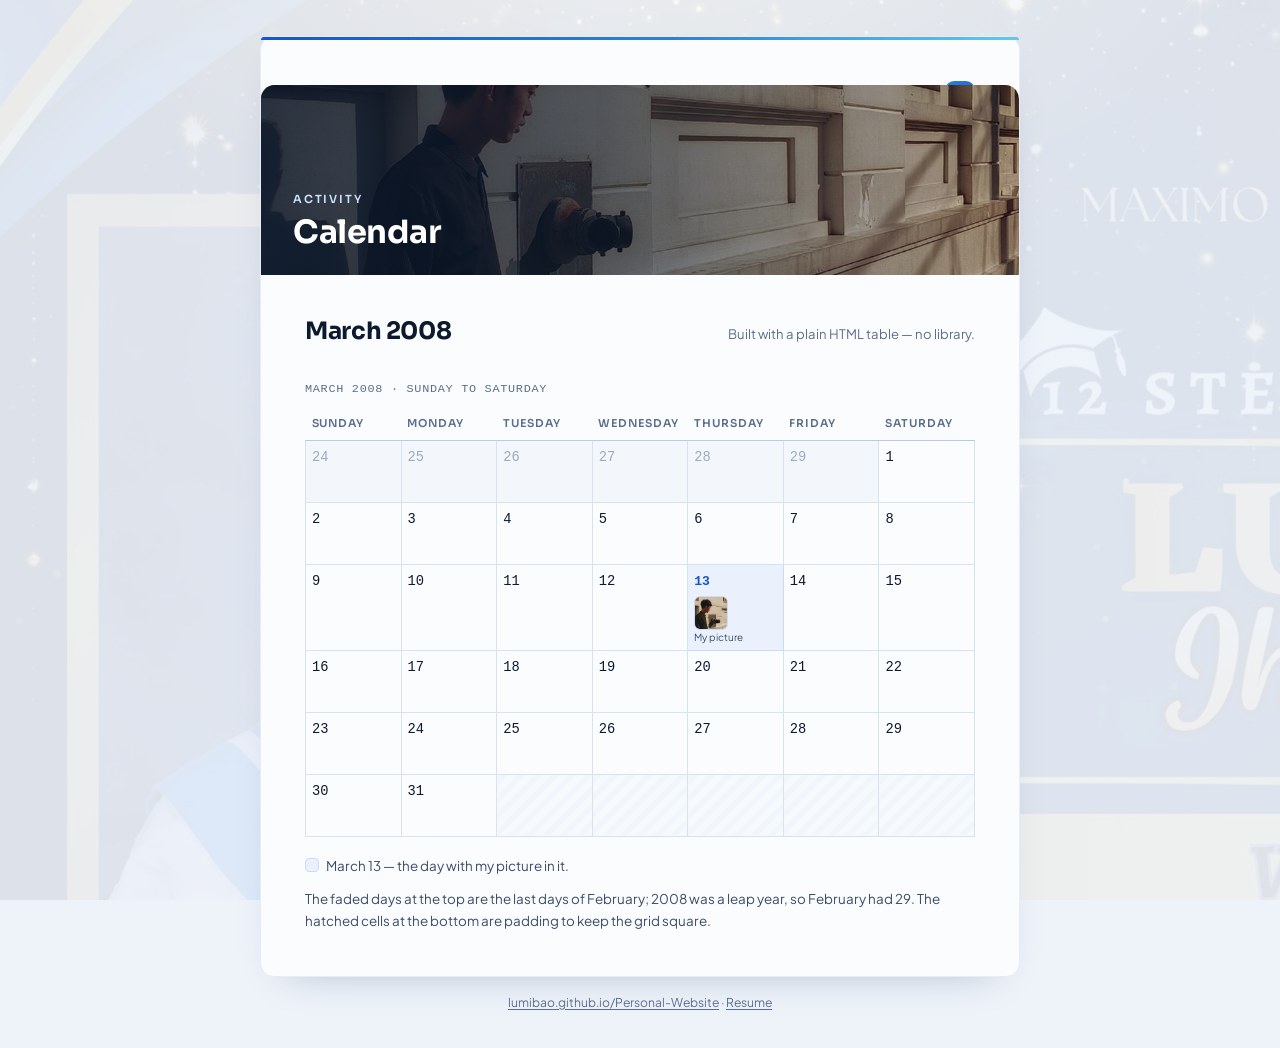
==== calendar.html @ e3b0785c "Add the resume and the calendar as their own pages Two activity pages, linked from the navigation an" ====
<!DOCTYPE html>
<html lang="en">
<head>
  <meta charset="utf-8">
  <meta name="viewport" content="width=device-width, initial-scale=1">
  <title>Calendar — March 2008</title>
  <meta name="description" content="A March 2008 calendar built with an HTML table, with a photo in one of the days.">
  <link rel="icon" href="assets/icons/JM.png" type="image/png">
  <link rel="apple-touch-icon" href="assets/icons/apple-touch-icon.png">
  <link rel="preload" href="assets/fonts/sora-latin.woff2" as="font" type="font/woff2" crossorigin>
  <link rel="preload" href="assets/fonts/plus-jakarta-sans-latin.woff2" as="font" type="font/woff2" crossorigin>
  <link rel="stylesheet" href="css/pages.css">
</head>
<body class="has-page-banner">

  <main class="sheet">

    <nav class="page-tools" aria-label="Page">
      <a class="back" href="index.html">&larr; Back to my site</a>
      <span class="logo-mark" aria-hidden="true">JM</span>
    </nav>

    <header class="page-banner">
      <img src="assets/images/pages/banner.jpg" alt="Jhon Mark leaning against a sunlit stone wall." width="2400" height="1200">
      <div class="page-banner__text">
        <p class="eyebrow">Activity</p>
        <h1>Calendar</h1>
      </div>
    </header>

    <div class="cal-head">
      <h2 id="cal-title">March 2008</h2>
      <p>Built with a plain HTML table — no library.</p>
    </div>

    <div class="cal-wrap">
      <table class="calendar" aria-labelledby="cal-title">
        <caption>March 2008 &middot; Sunday to Saturday</caption>
        <thead>
          <tr>
            <th scope="col">Sunday</th>
            <th scope="col">Monday</th>
            <th scope="col">Tuesday</th>
            <th scope="col">Wednesday</th>
            <th scope="col">Thursday</th>
            <th scope="col">Friday</th>
            <th scope="col">Saturday</th>
          </tr>
        </thead>
        <tbody>
          <tr>
            <td class="is-out">24</td>
            <td class="is-out">25</td>
            <td class="is-out">26</td>
            <td class="is-out">27</td>
            <td class="is-out">28</td>
            <td class="is-out">29</td>
            <td>1</td>
          </tr>
          <tr>
            <td>2</td>
            <td>3</td>
            <td>4</td>
            <td>5</td>
            <td>6</td>
            <td>7</td>
            <td>8</td>
          </tr>
          <tr>
            <td>9</td>
            <td>10</td>
            <td>11</td>
            <td>12</td>
            <td class="is-marked">
              <a class="day-mark" href="assets/images/pages/avatar.jpg">
                <span class="day-mark__num">13</span>
                <img class="day-mark__photo" src="assets/images/pages/avatar.jpg" alt="Jhon Mark L. Lumibao." width="420" height="420">
                <span class="day-mark__label">My picture</span>
              </a>
            </td>
            <td>14</td>
            <td>15</td>
          </tr>
          <tr>
            <td>16</td>
            <td>17</td>
            <td>18</td>
            <td>19</td>
            <td>20</td>
            <td>21</td>
            <td>22</td>
          </tr>
          <tr>
            <td>23</td>
            <td>24</td>
            <td>25</td>
            <td>26</td>
            <td>27</td>
            <td>28</td>
            <td>29</td>
          </tr>
          <tr>
            <td>30</td>
            <td>31</td>
            <td class="is-blank"></td>
            <td class="is-blank"></td>
            <td class="is-blank"></td>
            <td class="is-blank"></td>
            <td class="is-blank"></td>
          </tr>
        </tbody>
      </table>
    </div>

    <div class="cal-notes">
      <p>
        <span class="legend"><span class="legend__swatch" aria-hidden="true"></span>March 13 &mdash; the day with my picture in it.</span>
      </p>
      <p>
        The faded days at the top are the last days of February; 2008 was a leap
        year, so February had 29. The hatched cells at the bottom are padding to
        keep the grid square.
      </p>
    </div>

  </main>

  <p class="colophon">
    <a href="index.html">lumibao.github.io/Personal-Website</a> &middot;
    <a href="resume.html">Resume</a>
  </p>

</body>
</html>
---- css/pages.css ----
/* ==========================================================================
   pages.css — the resume and the calendar
   --------------------------------------------------------------------------
   Two small pages that live beside the main site: resume.html and
   calendar.html. They share the same fonts and colours as index.html, but
   they are deliberately plainer — paper, rules and margins — so they read
   like documents rather than another glass landing page.
   ========================================================================== */

/* --------------------------------------------------------------------------
   1. Fonts, pulled from the same self-hosted files the home page uses
   -------------------------------------------------------------------------- */
@font-face {
  font-family: "Sora";
  src: url("../assets/fonts/sora-latin.woff2") format("woff2");
  font-weight: 100 800;
  font-style: normal;
  font-display: swap;
}

@font-face {
  font-family: "Plus Jakarta Sans";
  src: url("../assets/fonts/plus-jakarta-sans-latin.woff2") format("woff2");
  font-weight: 200 800;
  font-style: normal;
  font-display: swap;
}

/* --------------------------------------------------------------------------
   2. Tokens — the same palette as the home page, minus the glass
   -------------------------------------------------------------------------- */
:root {
  --font-display: "Sora", "Segoe UI", system-ui, -apple-system, sans-serif;
  --font-body: "Plus Jakarta Sans", "Segoe UI", system-ui, -apple-system, sans-serif;
  --font-mono: ui-monospace, "SFMono-Regular", "Cascadia Mono", "Consolas", monospace;

  --paper: #fbfcfe;
  --paper-edge: #e6edf7;
  --ink: #0d1a2e;
  --ink-soft: #3a4d68;
  --ink-muted: #5b6f8c;
  --rule: #d8e3f1;
  --rule-strong: #b9cbe2;
  --accent: #1656c8;
  --accent-soft: #eaf1fd;
  --accent-line: #c9dcf7;

  --wrap: 760px;
  --pad: clamp(20px, 5vw, 44px);
  --radius: 14px;
}

/* --------------------------------------------------------------------------
   3. Base
   -------------------------------------------------------------------------- */
*,
*::before,
*::after {
  box-sizing: border-box;
}

html {
  -webkit-text-size-adjust: 100%;
  scroll-behavior: smooth;
}

@media (prefers-reduced-motion: reduce) {
  html {
    scroll-behavior: auto;
  }
}

body {
  margin: 0;
  padding: clamp(16px, 3vw, 36px) clamp(14px, 4vw, 32px);
  background: #eef3fa;
  background-image: radial-gradient(900px 420px at 50% -8%, #ffffff 0%, transparent 70%);
  background-attachment: fixed;
  color: var(--ink);
  font-family: var(--font-body);
  font-size: 16px;
  line-height: 1.62;
  -webkit-font-smoothing: antialiased;
}

h1,
h2,
h3 {
  font-family: var(--font-display);
  letter-spacing: -0.015em;
  line-height: 1.2;
}

a {
  color: var(--accent);
  text-decoration-thickness: 1px;
  text-underline-offset: 2px;
}

a:hover {
  text-decoration-thickness: 2px;
}

:focus-visible {
  outline: 2px solid var(--accent);
  outline-offset: 3px;
  border-radius: 4px;
}

/* --------------------------------------------------------------------------
   4. The sheet — the page itself, with a quiet paper feel
   -------------------------------------------------------------------------- */
.sheet {
  position: relative;
  width: min(var(--wrap), 100%);
  margin-inline: auto;
  padding: var(--pad);
  background: var(--paper);
  border: 1px solid var(--paper-edge);
  border-radius: var(--radius);
  box-shadow:
    0 1px 0 #ffffff inset,
    0 18px 40px -28px rgba(13, 38, 76, 0.35);
}

/* A thin rule under the top edge — the closest thing to a document header */
.sheet::before {
  content: "";
  position: absolute;
  inset: 0 0 auto 0;
  height: 3px;
  border-radius: var(--radius) var(--radius) 0 0;
  background: linear-gradient(90deg, #1656c8, #2f7fe0 55%, #67c7e8);
}

/* --------------------------------------------------------------------------
   5. Shared bits
   -------------------------------------------------------------------------- */
.eyebrow {
  margin: 0 0 10px;
  font-family: var(--font-display);
  font-size: 0.7rem;
  font-weight: 600;
  letter-spacing: 0.16em;
  text-transform: uppercase;
  color: var(--ink-muted);
}

.rule {
  height: 1px;
  margin: 22px 0;
  border: 0;
  background: var(--rule);
}

.page-tools {
  display: flex;
  flex-wrap: wrap;
  gap: 10px 16px;
  align-items: center;
  justify-content: space-between;
  margin-bottom: 18px;
  font-size: 0.82rem;
}

.page-tools a {
  display: inline-flex;
  align-items: center;
  gap: 6px;
  color: var(--ink-soft);
  text-decoration: none;
}

.page-tools a:hover {
  color: var(--accent);
  text-decoration: underline;
}

.back {
  font-weight: 600;
  color: var(--accent);
}

.print-hint {
  color: var(--ink-muted);
}

/* Small print at the very bottom */
.colophon {
  width: min(var(--wrap), 100%);
  margin: 16px auto 0;
  text-align: center;
  font-size: 0.76rem;
  color: #6c809c;
}

.colophon a {
  color: #5a6f8d;
}

/* --------------------------------------------------------------------------
   5b. Banner, logo mark and the faint page background
   -------------------------------------------------------------------------- */
.logo-mark {
  display: inline-grid;
  place-items: center;
  width: 30px;
  height: 30px;
  border-radius: 9px;
  background: linear-gradient(145deg, #2f7fe0, #1656c8);
  color: #ffffff;
  font-family: var(--font-display);
  font-size: 0.72rem;
  font-weight: 700;
  letter-spacing: 0.02em;
  box-shadow: 0 4px 10px -6px rgba(22, 86, 200, 0.9);
}

/* A photo strip at the top of a page, with the title sitting on it */
.page-banner {
  position: relative;
  margin: calc(var(--pad) * -1) calc(var(--pad) * -1) 22px;
  overflow: hidden;
  border-radius: var(--radius) var(--radius) 0 0;
}

.page-banner img {
  display: block;
  width: 100%;
  height: clamp(120px, 24vw, 190px);
  object-fit: cover;
  object-position: center 38%;
}

/* A flat scrim, not a gradient blob — it has to stay readable in print */
.page-banner::after {
  content: "";
  position: absolute;
  inset: 0;
  background: linear-gradient(
    90deg,
    rgba(6, 20, 42, 0.82) 0%,
    rgba(6, 20, 42, 0.62) 45%,
    rgba(6, 20, 42, 0.12) 100%
  );
}

.page-banner__text {
  position: absolute;
  z-index: 1;
  left: clamp(18px, 4vw, 32px);
  bottom: clamp(14px, 3vw, 24px);
  color: #ffffff;
}

.page-banner__text .eyebrow {
  margin-bottom: 4px;
  color: #cfe3ff;
}

.page-banner__text h1 {
  margin: 0;
  font-size: clamp(1.5rem, 1.2rem + 2.2vw, 2rem);
}

/* The whole page sits on the photo, very quietly */
body.has-page-banner {
  position: relative;
}

body.has-page-banner::before {
  content: "";
  position: fixed;
  inset: 0;
  z-index: -1;
  background: url("../assets/images/pages/background.jpg") center top / cover no-repeat;
  opacity: 0.07;
  pointer-events: none;
}

/* --------------------------------------------------------------------------
   6. Resume specifics
   -------------------------------------------------------------------------- */
.resume-top {
  display: flex;
  gap: clamp(16px, 4vw, 30px);
  align-items: flex-start;
  flex-wrap: wrap;
}

.resume-top__text {
  flex: 1 1 260px;
  min-width: 0;
}

.resume-photo {
  flex: 0 0 auto;
  width: clamp(96px, 18vw, 124px);
  margin: 0;
  order: 2;
}

.resume-photo img {
  display: block;
  width: 100%;
  height: auto;
  aspect-ratio: 1;
  object-fit: cover;
  border-radius: 10px;
  border: 1px solid var(--rule-strong);
  box-shadow: 0 8px 18px -12px rgba(13, 38, 76, 0.5);
}

.resume-name {
  margin: 0;
  font-size: clamp(1.5rem, 1.2rem + 2.4vw, 2.1rem);
  font-weight: 700;
  letter-spacing: -0.02em;
}

.resume-role {
  margin: 4px 0 10px;
  font-family: var(--font-display);
  font-size: 0.95rem;
  font-weight: 500;
  color: var(--accent);
}

.resume-contact {
  margin: 0;
  padding: 0;
  list-style: none;
  font-size: 0.88rem;
  color: var(--ink-soft);
}

.resume-contact li {
  margin: 2px 0;
}

.resume-contact span {
  color: var(--ink-muted);
}

/* Sections */
.resume-section {
  margin-top: 26px;
}

.resume-section h2 {
  margin: 0 0 10px;
  padding-bottom: 6px;
  border-bottom: 1px solid var(--rule);
  font-size: 0.82rem;
  font-weight: 700;
  letter-spacing: 0.13em;
  text-transform: uppercase;
  color: var(--accent);
}

.resume-section p {
  margin: 0 0 10px;
}

.resume-entry {
  margin: 0 0 14px;
}

.resume-entry:last-child {
  margin-bottom: 0;
}

.resume-entry__head {
  display: flex;
  flex-wrap: wrap;
  gap: 4px 12px;
  align-items: baseline;
  justify-content: space-between;
}

.resume-entry__head strong {
  font-family: var(--font-display);
  font-size: 1rem;
}

.resume-entry__head span {
  font-family: var(--font-mono);
  font-size: 0.78rem;
  color: var(--ink-muted);
  white-space: nowrap;
}

.resume-entry__sub {
  margin: 2px 0 0;
  font-size: 0.9rem;
  font-style: italic;
  color: var(--ink-soft);
}

/* Skills as a definition list, not a wall of cards */
.skills-list {
  margin: 0;
}

.skills-list > div {
  display: grid;
  grid-template-columns: minmax(112px, 26%) minmax(0, 1fr);
  gap: 4px 16px;
  padding: 7px 0;
  border-bottom: 1px dashed var(--rule);
}

.skills-list > div:last-child {
  border-bottom: 0;
}

.skills-list dt {
  font-size: 0.82rem;
  font-weight: 700;
  color: var(--ink-soft);
}

.skills-list dd {
  margin: 0;
  font-size: 0.92rem;
}

/* Two columns of bullets for the short lists */
.two-col {
  margin: 0;
  padding-left: 1.15em;
  columns: 2;
  column-gap: 28px;
}

.two-col li {
  margin: 0 0 6px;
  break-inside: avoid;
}

@media (max-width: 560px) {
  .two-col {
    columns: 1;
  }

  .skills-list > div {
    grid-template-columns: minmax(0, 1fr);
    gap: 2px;
  }
}

/* On a narrow screen the calendar scrolls sideways; keep the picture cell from
   pushing its whole row taller than the rest. */
@media (max-width: 640px) {
  .day-mark__label {
    display: none;
  }

  .day-mark__photo {
    width: 26px;
    height: 26px;
  }
}

/* --------------------------------------------------------------------------
   7. Calendar specifics
   -------------------------------------------------------------------------- */
.cal-head {
  display: flex;
  flex-wrap: wrap;
  gap: 8px 18px;
  align-items: baseline;
  justify-content: space-between;
  margin-bottom: 14px;
}

.cal-head h1 {
  margin: 0;
  font-size: clamp(1.35rem, 1.1rem + 1.8vw, 1.8rem);
}

.cal-head p {
  margin: 0;
  font-size: 0.82rem;
  color: var(--ink-muted);
}

.cal-wrap {
  overflow-x: auto;
  padding-bottom: 2px;
}

table.calendar {
  width: 100%;
  min-width: 560px;
  border-collapse: collapse;
  table-layout: fixed;
  font-size: 0.9rem;
}

table.calendar caption {
  caption-side: top;
  padding: 0 0 8px;
  text-align: left;
  font-family: var(--font-mono);
  font-size: 0.74rem;
  letter-spacing: 0.06em;
  text-transform: uppercase;
  color: var(--ink-muted);
}

table.calendar th {
  padding: 8px 6px;
  border-bottom: 1px solid var(--rule-strong);
  font-family: var(--font-display);
  font-size: 0.68rem;
  font-weight: 600;
  letter-spacing: 0.09em;
  text-transform: uppercase;
  text-align: left;
  color: var(--ink-muted);
}

table.calendar td {
  width: 14.28%;
  height: 62px;
  padding: 6px;
  border: 1px solid var(--rule);
  vertical-align: top;
  font-family: var(--font-mono);
  font-size: 0.86rem;
  color: var(--ink);
}

/* Days that belong to the month before */
table.calendar td.is-out {
  background: #f3f7fc;
  color: #9aabbf;
}

/* The blank cells at the end of the grid */
table.calendar td.is-blank {
  background: repeating-linear-gradient(
    -45deg,
    #f7fafd 0 6px,
    #f1f6fc 6px 12px
  );
}

/* The birthday cell: photo, date and a short line */
table.calendar td.is-marked {
  position: relative;
  padding: 0;
  background: var(--accent-soft);
  border-color: var(--accent-line);
}

.day-mark {
  display: block;
  height: 100%;
  padding: 6px;
  text-decoration: none;
  color: inherit;
}

.day-mark:hover {
  background: #dfeafa;
}

.day-mark__num {
  display: block;
  font-family: var(--font-mono);
  font-size: 0.82rem;
  color: var(--accent);
  font-weight: 700;
}

.day-mark__photo {
  display: block;
  width: 34px;
  height: 34px;
  margin-top: 3px;
  object-fit: cover;
  border-radius: 6px;
  border: 1px solid var(--accent-line);
}

.day-mark__label {
  display: block;
  margin-top: 2px;
  font-family: var(--font-body);
  font-size: 0.62rem;
  line-height: 1.2;
  color: var(--ink-soft);
}

/* Legend and notes under the grid */
.cal-notes {
  display: grid;
  gap: 10px;
  margin-top: 16px;
  font-size: 0.84rem;
  color: var(--ink-soft);
}

.cal-notes p {
  margin: 0;
}

.legend {
  display: inline-flex;
  align-items: center;
  gap: 7px;
}

.legend__swatch {
  width: 14px;
  height: 14px;
  border-radius: 4px;
  border: 1px solid var(--accent-line);
  background: var(--accent-soft);
}

/* --------------------------------------------------------------------------
   8. Print — both pages are meant to be printable as-is
   -------------------------------------------------------------------------- */
@media print {
  body {
    background: #ffffff;
    padding: 0;
    font-size: 11pt;
  }

  .sheet {
    width: auto;
    max-width: none;
    padding: 0;
    border: 0;
    border-radius: 0;
    box-shadow: none;
  }

  .sheet::before,
  .page-tools,
  .colophon,
  .page-banner,
  body.has-page-banner::before {
    display: none !important;
  }

  .two-col {
    columns: 2;
  }

  table.calendar {
    min-width: 0;
    font-size: 9.5pt;
  }

  table.calendar td {
    height: 54px;
  }

  a {
    color: inherit;
    text-decoration: none;
  }

  .resume-section {
    break-inside: avoid;
  }
}
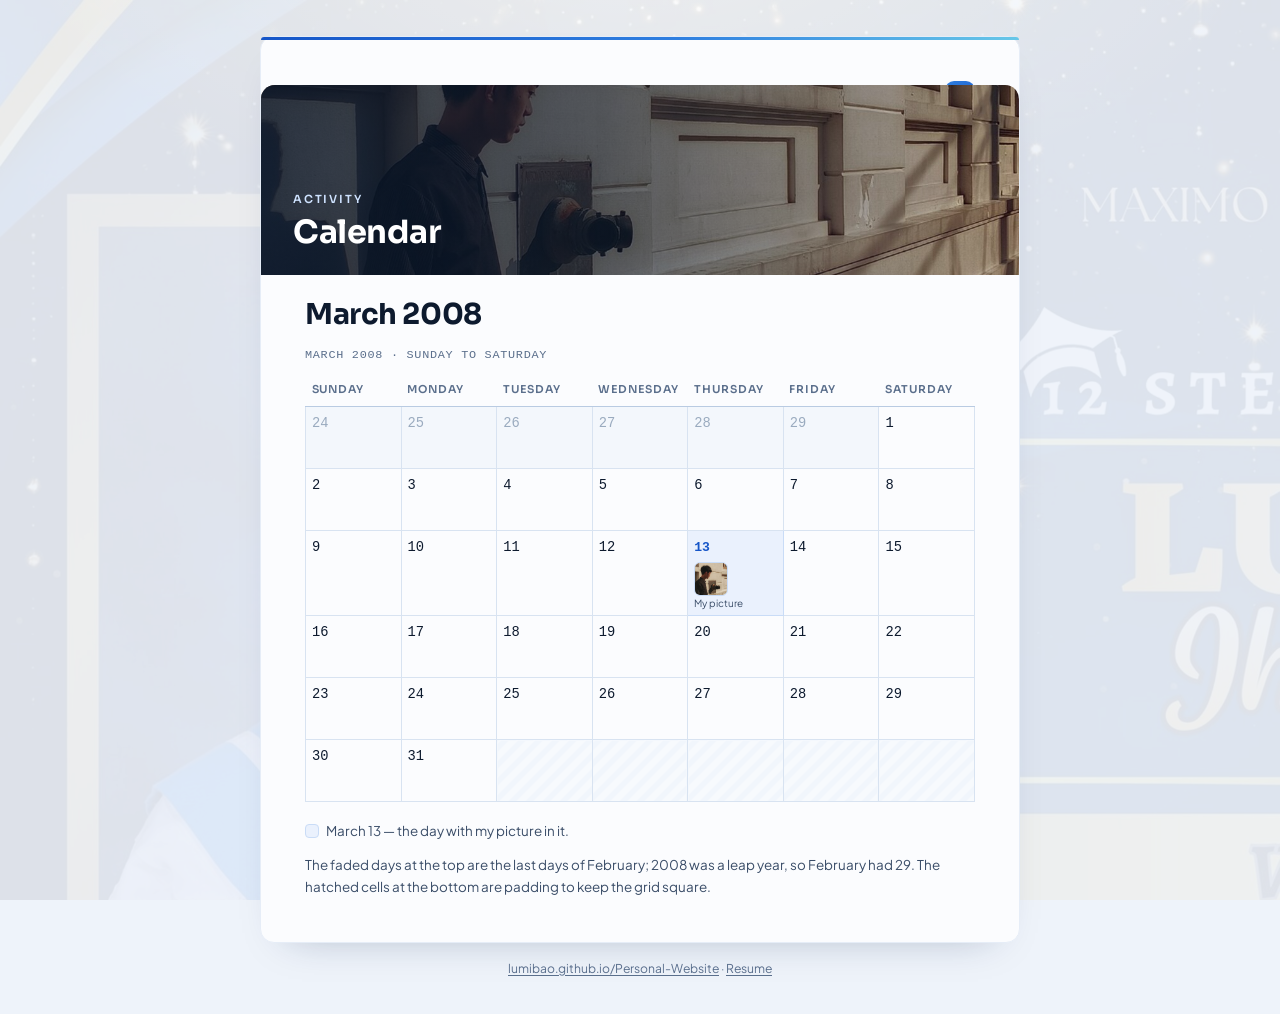
==== commit a01a68ca: "Drop the 'built with a plain HTML table' line from the calendar It was commentary about how the page" ====
--- a/calendar.html
+++ b/calendar.html
@@ -30,7 +30,6 @@
 
     <div class="cal-head">
       <h2 id="cal-title">March 2008</h2>
-      <p>Built with a plain HTML table — no library.</p>
     </div>
 
     <div class="cal-wrap">
--- a/css/pages.css
+++ b/css/pages.css
@@ -466,23 +466,14 @@
    7. Calendar specifics
    -------------------------------------------------------------------------- */
 .cal-head {
-  display: flex;
-  flex-wrap: wrap;
-  gap: 8px 18px;
-  align-items: baseline;
-  justify-content: space-between;
   margin-bottom: 14px;
 }
 
-.cal-head h1 {
+/* Note the h2: the month is a section heading, not the page title — the page
+   title is the h1 sitting on the banner above it. */
+.cal-head h2 {
   margin: 0;
   font-size: clamp(1.35rem, 1.1rem + 1.8vw, 1.8rem);
-}
-
-.cal-head p {
-  margin: 0;
-  font-size: 0.82rem;
-  color: var(--ink-muted);
 }
 
 .cal-wrap {
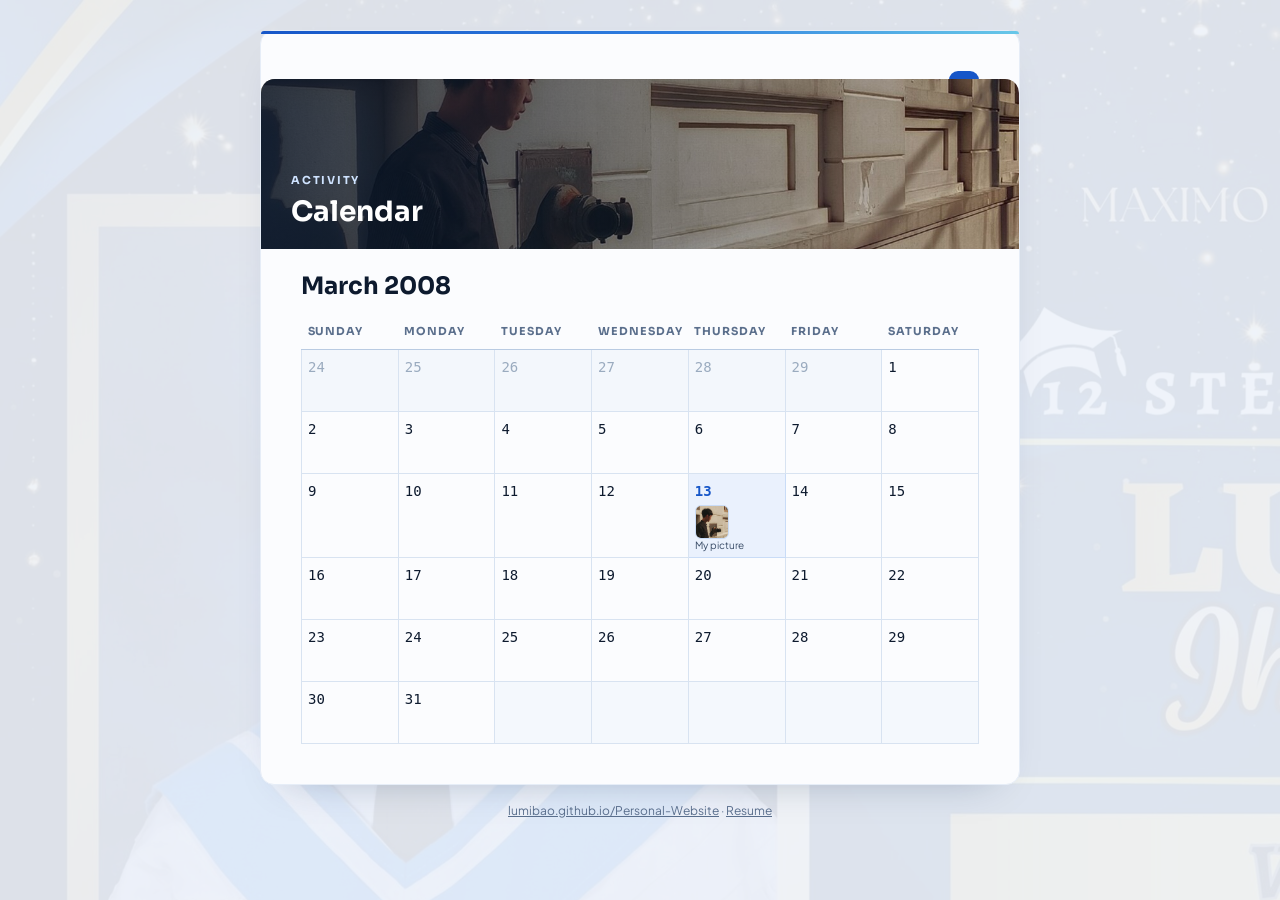
==== commit 14273c79: "Plain code: no comments, and the calendar notes are gone - Removed the two explanation blocks under " ====
--- a/calendar.html
+++ b/calendar.html
@@ -4,7 +4,7 @@
   <meta charset="utf-8">
   <meta name="viewport" content="width=device-width, initial-scale=1">
   <title>Calendar — March 2008</title>
-  <meta name="description" content="A March 2008 calendar built with an HTML table, with a photo in one of the days.">
+  <meta name="description" content="March 2008 calendar.">
   <link rel="icon" href="assets/icons/JM.png" type="image/png">
   <link rel="apple-touch-icon" href="assets/icons/apple-touch-icon.png">
   <link rel="preload" href="assets/fonts/sora-latin.woff2" as="font" type="font/woff2" crossorigin>
@@ -34,7 +34,6 @@
 
     <div class="cal-wrap">
       <table class="calendar" aria-labelledby="cal-title">
-        <caption>March 2008 &middot; Sunday to Saturday</caption>
         <thead>
           <tr>
             <th scope="col">Sunday</th>
@@ -111,16 +110,6 @@
       </table>
     </div>
 
-    <div class="cal-notes">
-      <p>
-        <span class="legend"><span class="legend__swatch" aria-hidden="true"></span>March 13 &mdash; the day with my picture in it.</span>
-      </p>
-      <p>
-        The faded days at the top are the last days of February; 2008 was a leap
-        year, so February had 29. The hatched cells at the bottom are padding to
-        keep the grid square.
-      </p>
-    </div>
 
   </main>
 
--- a/css/pages.css
+++ b/css/pages.css
@@ -1,15 +1,3 @@
-/* ==========================================================================
-   pages.css — the resume and the calendar
-   --------------------------------------------------------------------------
-   Two small pages that live beside the main site: resume.html and
-   calendar.html. They share the same fonts and colours as index.html, but
-   they are deliberately plainer — paper, rules and margins — so they read
-   like documents rather than another glass landing page.
-   ========================================================================== */
-
-/* --------------------------------------------------------------------------
-   1. Fonts, pulled from the same self-hosted files the home page uses
-   -------------------------------------------------------------------------- */
 @font-face {
   font-family: "Sora";
   src: url("../assets/fonts/sora-latin.woff2") format("woff2");
@@ -26,323 +14,220 @@
   font-display: swap;
 }
 
-/* --------------------------------------------------------------------------
-   2. Tokens — the same palette as the home page, minus the glass
-   -------------------------------------------------------------------------- */
-:root {
-  --font-display: "Sora", "Segoe UI", system-ui, -apple-system, sans-serif;
-  --font-body: "Plus Jakarta Sans", "Segoe UI", system-ui, -apple-system, sans-serif;
-  --font-mono: ui-monospace, "SFMono-Regular", "Cascadia Mono", "Consolas", monospace;
-
-  --paper: #fbfcfe;
-  --paper-edge: #e6edf7;
-  --ink: #0d1a2e;
-  --ink-soft: #3a4d68;
-  --ink-muted: #5b6f8c;
-  --rule: #d8e3f1;
-  --rule-strong: #b9cbe2;
-  --accent: #1656c8;
-  --accent-soft: #eaf1fd;
-  --accent-line: #c9dcf7;
-
-  --wrap: 760px;
-  --pad: clamp(20px, 5vw, 44px);
-  --radius: 14px;
-}
-
-/* --------------------------------------------------------------------------
-   3. Base
-   -------------------------------------------------------------------------- */
-*,
-*::before,
-*::after {
+* {
   box-sizing: border-box;
 }
 
-html {
-  -webkit-text-size-adjust: 100%;
-  scroll-behavior: smooth;
-}
-
-@media (prefers-reduced-motion: reduce) {
-  html {
-    scroll-behavior: auto;
-  }
-}
-
 body {
   margin: 0;
-  padding: clamp(16px, 3vw, 36px) clamp(14px, 4vw, 32px);
+  padding: 30px 20px;
   background: #eef3fa;
-  background-image: radial-gradient(900px 420px at 50% -8%, #ffffff 0%, transparent 70%);
-  background-attachment: fixed;
-  color: var(--ink);
-  font-family: var(--font-body);
+  color: #0d1a2e;
+  font-family: "Plus Jakarta Sans", Arial, sans-serif;
   font-size: 16px;
-  line-height: 1.62;
-  -webkit-font-smoothing: antialiased;
+  line-height: 1.6;
 }
 
 h1,
 h2,
 h3 {
-  font-family: var(--font-display);
-  letter-spacing: -0.015em;
-  line-height: 1.2;
+  font-family: "Sora", Arial, sans-serif;
+  line-height: 1.25;
 }
 
 a {
-  color: var(--accent);
-  text-decoration-thickness: 1px;
-  text-underline-offset: 2px;
-}
-
-a:hover {
-  text-decoration-thickness: 2px;
-}
-
-:focus-visible {
-  outline: 2px solid var(--accent);
-  outline-offset: 3px;
-  border-radius: 4px;
-}
-
-/* --------------------------------------------------------------------------
-   4. The sheet — the page itself, with a quiet paper feel
-   -------------------------------------------------------------------------- */
+  color: #1656c8;
+}
+
+img {
+  max-width: 100%;
+}
+
 .sheet {
   position: relative;
-  width: min(var(--wrap), 100%);
-  margin-inline: auto;
-  padding: var(--pad);
-  background: var(--paper);
-  border: 1px solid var(--paper-edge);
-  border-radius: var(--radius);
-  box-shadow:
-    0 1px 0 #ffffff inset,
-    0 18px 40px -28px rgba(13, 38, 76, 0.35);
-}
-
-/* A thin rule under the top edge — the closest thing to a document header */
+  width: 760px;
+  max-width: 100%;
+  margin: 0 auto;
+  padding: 40px;
+  background: #fbfcfe;
+  border: 1px solid #e6edf7;
+  border-radius: 14px;
+  box-shadow: 0 18px 40px -28px rgba(13, 38, 76, 0.35);
+}
+
 .sheet::before {
   content: "";
   position: absolute;
-  inset: 0 0 auto 0;
+  top: 0;
+  left: 0;
+  right: 0;
   height: 3px;
-  border-radius: var(--radius) var(--radius) 0 0;
+  border-radius: 14px 14px 0 0;
   background: linear-gradient(90deg, #1656c8, #2f7fe0 55%, #67c7e8);
 }
 
-/* --------------------------------------------------------------------------
-   5. Shared bits
-   -------------------------------------------------------------------------- */
-.eyebrow {
-  margin: 0 0 10px;
-  font-family: var(--font-display);
-  font-size: 0.7rem;
-  font-weight: 600;
+.page-tools {
+  display: flex;
+  justify-content: space-between;
+  align-items: center;
+  margin-bottom: 18px;
+  font-size: 13px;
+}
+
+.page-tools a {
+  color: #3a4d68;
+  text-decoration: none;
+}
+
+.page-tools a:hover {
+  color: #1656c8;
+  text-decoration: underline;
+}
+
+.back {
+  font-weight: 700;
+  color: #1656c8 !important;
+}
+
+.print-hint {
+  color: #5b6f8c;
+}
+
+.logo-mark {
+  display: inline-block;
+  width: 30px;
+  height: 30px;
+  border-radius: 9px;
+  background: #1656c8;
+  color: #ffffff;
+  font-family: "Sora", Arial, sans-serif;
+  font-size: 11px;
+  font-weight: 700;
+  line-height: 30px;
+  text-align: center;
+}
+
+.page-banner {
+  position: relative;
+  margin: -40px -40px 22px;
+  overflow: hidden;
+  border-radius: 14px 14px 0 0;
+}
+
+.page-banner img {
+  display: block;
+  width: 100%;
+  height: 170px;
+  object-fit: cover;
+  object-position: center 38%;
+}
+
+.page-banner::after {
+  content: "";
+  position: absolute;
+  top: 0;
+  left: 0;
+  right: 0;
+  bottom: 0;
+  background: linear-gradient(90deg, rgba(6, 20, 42, 0.82), rgba(6, 20, 42, 0.3) 70%, rgba(6, 20, 42, 0.1));
+}
+
+.page-banner__text {
+  position: absolute;
+  left: 30px;
+  bottom: 20px;
+  z-index: 1;
+  color: #ffffff;
+}
+
+.page-banner__text .eyebrow {
+  margin: 0 0 4px;
+  font-size: 11px;
+  font-weight: 700;
   letter-spacing: 0.16em;
   text-transform: uppercase;
-  color: var(--ink-muted);
+  color: #cfe3ff;
+}
+
+.page-banner__text h1 {
+  margin: 0;
+  font-size: 28px;
+}
+
+body.has-page-banner::before {
+  content: "";
+  position: fixed;
+  top: 0;
+  left: 0;
+  right: 0;
+  bottom: 0;
+  z-index: -1;
+  background: url("../assets/images/pages/background.jpg") center top / cover no-repeat;
+  opacity: 0.07;
+}
+
+.resume-top {
+  display: flex;
+  justify-content: space-between;
+  align-items: flex-start;
+  gap: 24px;
+}
+
+.eyebrow {
+  margin: 0 0 8px;
+  font-family: "Sora", Arial, sans-serif;
+  font-size: 11px;
+  font-weight: 700;
+  letter-spacing: 0.16em;
+  text-transform: uppercase;
+  color: #5b6f8c;
+}
+
+.resume-name {
+  margin: 0;
+  font-size: 30px;
+}
+
+.resume-role {
+  margin: 4px 0 10px;
+  font-size: 15px;
+  color: #1656c8;
+}
+
+.resume-contact {
+  margin: 0;
+  padding: 0;
+  list-style: none;
+  font-size: 14px;
+  color: #3a4d68;
+}
+
+.resume-contact span {
+  color: #5b6f8c;
+}
+
+.resume-photo {
+  width: 120px;
+  margin: 0;
+  flex-shrink: 0;
+}
+
+.resume-photo img {
+  display: block;
+  width: 120px;
+  height: 120px;
+  object-fit: cover;
+  border: 1px solid #b9cbe2;
+  border-radius: 10px;
 }
 
 .rule {
   height: 1px;
   margin: 22px 0;
   border: 0;
-  background: var(--rule);
-}
-
-.page-tools {
-  display: flex;
-  flex-wrap: wrap;
-  gap: 10px 16px;
-  align-items: center;
-  justify-content: space-between;
-  margin-bottom: 18px;
-  font-size: 0.82rem;
-}
-
-.page-tools a {
-  display: inline-flex;
-  align-items: center;
-  gap: 6px;
-  color: var(--ink-soft);
-  text-decoration: none;
-}
-
-.page-tools a:hover {
-  color: var(--accent);
-  text-decoration: underline;
-}
-
-.back {
-  font-weight: 600;
-  color: var(--accent);
-}
-
-.print-hint {
-  color: var(--ink-muted);
-}
-
-/* Small print at the very bottom */
-.colophon {
-  width: min(var(--wrap), 100%);
-  margin: 16px auto 0;
-  text-align: center;
-  font-size: 0.76rem;
-  color: #6c809c;
-}
-
-.colophon a {
-  color: #5a6f8d;
-}
-
-/* --------------------------------------------------------------------------
-   5b. Banner, logo mark and the faint page background
-   -------------------------------------------------------------------------- */
-.logo-mark {
-  display: inline-grid;
-  place-items: center;
-  width: 30px;
-  height: 30px;
-  border-radius: 9px;
-  background: linear-gradient(145deg, #2f7fe0, #1656c8);
-  color: #ffffff;
-  font-family: var(--font-display);
-  font-size: 0.72rem;
-  font-weight: 700;
-  letter-spacing: 0.02em;
-  box-shadow: 0 4px 10px -6px rgba(22, 86, 200, 0.9);
-}
-
-/* A photo strip at the top of a page, with the title sitting on it */
-.page-banner {
-  position: relative;
-  margin: calc(var(--pad) * -1) calc(var(--pad) * -1) 22px;
-  overflow: hidden;
-  border-radius: var(--radius) var(--radius) 0 0;
-}
-
-.page-banner img {
-  display: block;
-  width: 100%;
-  height: clamp(120px, 24vw, 190px);
-  object-fit: cover;
-  object-position: center 38%;
-}
-
-/* A flat scrim, not a gradient blob — it has to stay readable in print */
-.page-banner::after {
-  content: "";
-  position: absolute;
-  inset: 0;
-  background: linear-gradient(
-    90deg,
-    rgba(6, 20, 42, 0.82) 0%,
-    rgba(6, 20, 42, 0.62) 45%,
-    rgba(6, 20, 42, 0.12) 100%
-  );
-}
-
-.page-banner__text {
-  position: absolute;
-  z-index: 1;
-  left: clamp(18px, 4vw, 32px);
-  bottom: clamp(14px, 3vw, 24px);
-  color: #ffffff;
-}
-
-.page-banner__text .eyebrow {
-  margin-bottom: 4px;
-  color: #cfe3ff;
-}
-
-.page-banner__text h1 {
-  margin: 0;
-  font-size: clamp(1.5rem, 1.2rem + 2.2vw, 2rem);
-}
-
-/* The whole page sits on the photo, very quietly */
-body.has-page-banner {
-  position: relative;
-}
-
-body.has-page-banner::before {
-  content: "";
-  position: fixed;
-  inset: 0;
-  z-index: -1;
-  background: url("../assets/images/pages/background.jpg") center top / cover no-repeat;
-  opacity: 0.07;
-  pointer-events: none;
-}
-
-/* --------------------------------------------------------------------------
-   6. Resume specifics
-   -------------------------------------------------------------------------- */
-.resume-top {
-  display: flex;
-  gap: clamp(16px, 4vw, 30px);
-  align-items: flex-start;
-  flex-wrap: wrap;
-}
-
-.resume-top__text {
-  flex: 1 1 260px;
-  min-width: 0;
-}
-
-.resume-photo {
-  flex: 0 0 auto;
-  width: clamp(96px, 18vw, 124px);
-  margin: 0;
-  order: 2;
-}
-
-.resume-photo img {
-  display: block;
-  width: 100%;
-  height: auto;
-  aspect-ratio: 1;
-  object-fit: cover;
-  border-radius: 10px;
-  border: 1px solid var(--rule-strong);
-  box-shadow: 0 8px 18px -12px rgba(13, 38, 76, 0.5);
-}
-
-.resume-name {
-  margin: 0;
-  font-size: clamp(1.5rem, 1.2rem + 2.4vw, 2.1rem);
-  font-weight: 700;
-  letter-spacing: -0.02em;
-}
-
-.resume-role {
-  margin: 4px 0 10px;
-  font-family: var(--font-display);
-  font-size: 0.95rem;
-  font-weight: 500;
-  color: var(--accent);
-}
-
-.resume-contact {
-  margin: 0;
-  padding: 0;
-  list-style: none;
-  font-size: 0.88rem;
-  color: var(--ink-soft);
-}
-
-.resume-contact li {
-  margin: 2px 0;
-}
-
-.resume-contact span {
-  color: var(--ink-muted);
-}
-
-/* Sections */
+  background: #d8e3f1;
+}
+
 .resume-section {
   margin-top: 26px;
 }
@@ -350,12 +235,11 @@
 .resume-section h2 {
   margin: 0 0 10px;
   padding-bottom: 6px;
-  border-bottom: 1px solid var(--rule);
-  font-size: 0.82rem;
-  font-weight: 700;
+  border-bottom: 1px solid #d8e3f1;
+  font-size: 13px;
   letter-spacing: 0.13em;
   text-transform: uppercase;
-  color: var(--accent);
+  color: #1656c8;
 }
 
 .resume-section p {
@@ -363,122 +247,85 @@
 }
 
 .resume-entry {
-  margin: 0 0 14px;
-}
-
-.resume-entry:last-child {
-  margin-bottom: 0;
+  margin-bottom: 14px;
 }
 
 .resume-entry__head {
   display: flex;
+  justify-content: space-between;
   flex-wrap: wrap;
   gap: 4px 12px;
-  align-items: baseline;
-  justify-content: space-between;
 }
 
 .resume-entry__head strong {
-  font-family: var(--font-display);
-  font-size: 1rem;
+  font-family: "Sora", Arial, sans-serif;
+  font-size: 16px;
 }
 
 .resume-entry__head span {
-  font-family: var(--font-mono);
-  font-size: 0.78rem;
-  color: var(--ink-muted);
-  white-space: nowrap;
+  font-family: Consolas, monospace;
+  font-size: 12px;
+  color: #5b6f8c;
 }
 
 .resume-entry__sub {
-  margin: 2px 0 0;
-  font-size: 0.9rem;
+  margin: 2px 0 6px;
+  font-size: 14px;
   font-style: italic;
-  color: var(--ink-soft);
-}
-
-/* Skills as a definition list, not a wall of cards */
+  color: #3a4d68;
+}
+
 .skills-list {
   margin: 0;
 }
 
-.skills-list > div {
-  display: grid;
-  grid-template-columns: minmax(112px, 26%) minmax(0, 1fr);
-  gap: 4px 16px;
+.skills-list div {
+  display: flex;
+  gap: 16px;
   padding: 7px 0;
-  border-bottom: 1px dashed var(--rule);
-}
-
-.skills-list > div:last-child {
+  border-bottom: 1px dashed #d8e3f1;
+}
+
+.skills-list div:last-child {
   border-bottom: 0;
 }
 
 .skills-list dt {
-  font-size: 0.82rem;
+  width: 130px;
+  flex-shrink: 0;
+  font-size: 13px;
   font-weight: 700;
-  color: var(--ink-soft);
+  color: #3a4d68;
 }
 
 .skills-list dd {
   margin: 0;
-  font-size: 0.92rem;
-}
-
-/* Two columns of bullets for the short lists */
+  font-size: 15px;
+}
+
 .two-col {
   margin: 0;
-  padding-left: 1.15em;
+  padding-left: 18px;
   columns: 2;
   column-gap: 28px;
 }
 
 .two-col li {
-  margin: 0 0 6px;
+  margin-bottom: 6px;
   break-inside: avoid;
 }
 
-@media (max-width: 560px) {
-  .two-col {
-    columns: 1;
-  }
-
-  .skills-list > div {
-    grid-template-columns: minmax(0, 1fr);
-    gap: 2px;
-  }
-}
-
-/* On a narrow screen the calendar scrolls sideways; keep the picture cell from
-   pushing its whole row taller than the rest. */
-@media (max-width: 640px) {
-  .day-mark__label {
-    display: none;
-  }
-
-  .day-mark__photo {
-    width: 26px;
-    height: 26px;
-  }
-}
-
-/* --------------------------------------------------------------------------
-   7. Calendar specifics
-   -------------------------------------------------------------------------- */
 .cal-head {
   margin-bottom: 14px;
 }
 
-/* Note the h2: the month is a section heading, not the page title — the page
-   title is the h1 sitting on the banner above it. */
 .cal-head h2 {
   margin: 0;
-  font-size: clamp(1.35rem, 1.1rem + 1.8vw, 1.8rem);
+  font-size: 24px;
 }
 
 .cal-wrap {
   overflow-x: auto;
-  padding-bottom: 2px;
 }
 
 table.calendar {
@@ -486,72 +333,50 @@
   min-width: 560px;
   border-collapse: collapse;
   table-layout: fixed;
-  font-size: 0.9rem;
-}
-
-table.calendar caption {
-  caption-side: top;
-  padding: 0 0 8px;
-  text-align: left;
-  font-family: var(--font-mono);
-  font-size: 0.74rem;
-  letter-spacing: 0.06em;
-  text-transform: uppercase;
-  color: var(--ink-muted);
+  font-size: 14px;
 }
 
 table.calendar th {
   padding: 8px 6px;
-  border-bottom: 1px solid var(--rule-strong);
-  font-family: var(--font-display);
-  font-size: 0.68rem;
-  font-weight: 600;
+  border-bottom: 1px solid #b9cbe2;
+  font-family: "Sora", Arial, sans-serif;
+  font-size: 11px;
   letter-spacing: 0.09em;
   text-transform: uppercase;
   text-align: left;
-  color: var(--ink-muted);
+  color: #5b6f8c;
 }
 
 table.calendar td {
   width: 14.28%;
   height: 62px;
   padding: 6px;
-  border: 1px solid var(--rule);
+  border: 1px solid #d8e3f1;
   vertical-align: top;
-  font-family: var(--font-mono);
-  font-size: 0.86rem;
-  color: var(--ink);
-}
-
-/* Days that belong to the month before */
+  font-family: Consolas, monospace;
+  font-size: 14px;
+}
+
 table.calendar td.is-out {
   background: #f3f7fc;
   color: #9aabbf;
 }
 
-/* The blank cells at the end of the grid */
 table.calendar td.is-blank {
-  background: repeating-linear-gradient(
-    -45deg,
-    #f7fafd 0 6px,
-    #f1f6fc 6px 12px
-  );
-}
-
-/* The birthday cell: photo, date and a short line */
+  background: #f4f8fd;
+}
+
 table.calendar td.is-marked {
-  position: relative;
   padding: 0;
-  background: var(--accent-soft);
-  border-color: var(--accent-line);
+  background: #eaf1fd;
+  border-color: #c9dcf7;
 }
 
 .day-mark {
   display: block;
-  height: 100%;
   padding: 6px;
+  color: inherit;
   text-decoration: none;
-  color: inherit;
 }
 
 .day-mark:hover {
@@ -559,10 +384,7 @@
 }
 
 .day-mark__num {
-  display: block;
-  font-family: var(--font-mono);
-  font-size: 0.82rem;
-  color: var(--accent);
+  color: #1656c8;
   font-weight: 700;
 }
 
@@ -572,84 +394,107 @@
   height: 34px;
   margin-top: 3px;
   object-fit: cover;
+  border: 1px solid #c9dcf7;
   border-radius: 6px;
-  border: 1px solid var(--accent-line);
 }
 
 .day-mark__label {
   display: block;
-  margin-top: 2px;
-  font-family: var(--font-body);
-  font-size: 0.62rem;
+  font-family: "Plus Jakarta Sans", Arial, sans-serif;
+  font-size: 10px;
   line-height: 1.2;
-  color: var(--ink-soft);
-}
-
-/* Legend and notes under the grid */
-.cal-notes {
-  display: grid;
-  gap: 10px;
-  margin-top: 16px;
-  font-size: 0.84rem;
-  color: var(--ink-soft);
-}
-
-.cal-notes p {
-  margin: 0;
-}
-
-.legend {
-  display: inline-flex;
-  align-items: center;
-  gap: 7px;
-}
-
-.legend__swatch {
-  width: 14px;
-  height: 14px;
-  border-radius: 4px;
-  border: 1px solid var(--accent-line);
-  background: var(--accent-soft);
-}
-
-/* --------------------------------------------------------------------------
-   8. Print — both pages are meant to be printable as-is
-   -------------------------------------------------------------------------- */
+  color: #3a4d68;
+}
+
+.colophon {
+  width: 760px;
+  max-width: 100%;
+  margin: 16px auto 0;
+  text-align: center;
+  font-size: 12px;
+  color: #6c809c;
+}
+
+.colophon a {
+  color: #5a6f8d;
+}
+
+@media (max-width: 620px) {
+  body {
+    padding: 14px 10px;
+  }
+
+  .sheet {
+    padding: 22px 18px;
+  }
+
+  .page-banner {
+    margin: -22px -18px 18px;
+  }
+
+  .page-banner img {
+    height: 130px;
+  }
+
+  .page-banner__text {
+    left: 18px;
+    bottom: 14px;
+  }
+
+  .page-banner__text h1 {
+    font-size: 22px;
+  }
+
+  .resume-name {
+    font-size: 24px;
+  }
+
+  .resume-top {
+    flex-direction: column-reverse;
+  }
+
+  .resume-photo,
+  .resume-photo img {
+    width: 96px;
+    height: 96px;
+  }
+
+  .skills-list div {
+    display: block;
+  }
+
+  .skills-list dt {
+    width: auto;
+  }
+
+  .two-col {
+    columns: 1;
+  }
+
+  .day-mark__label {
+    display: none;
+  }
+}
+
 @media print {
   body {
+    padding: 0;
     background: #ffffff;
-    padding: 0;
     font-size: 11pt;
   }
 
   .sheet {
     width: auto;
-    max-width: none;
     padding: 0;
     border: 0;
-    border-radius: 0;
     box-shadow: none;
   }
 
   .sheet::before,
   .page-tools,
-  .colophon,
   .page-banner,
-  body.has-page-banner::before {
-    display: none !important;
-  }
-
-  .two-col {
-    columns: 2;
-  }
-
-  table.calendar {
-    min-width: 0;
-    font-size: 9.5pt;
-  }
-
-  table.calendar td {
-    height: 54px;
+  .colophon {
+    display: none;
   }
 
   a {
@@ -657,7 +502,11 @@
     text-decoration: none;
   }
 
-  .resume-section {
-    break-inside: avoid;
-  }
-}
+  .two-col {
+    columns: 2;
+  }
+
+  table.calendar {
+    min-width: 0;
+  }
+}
